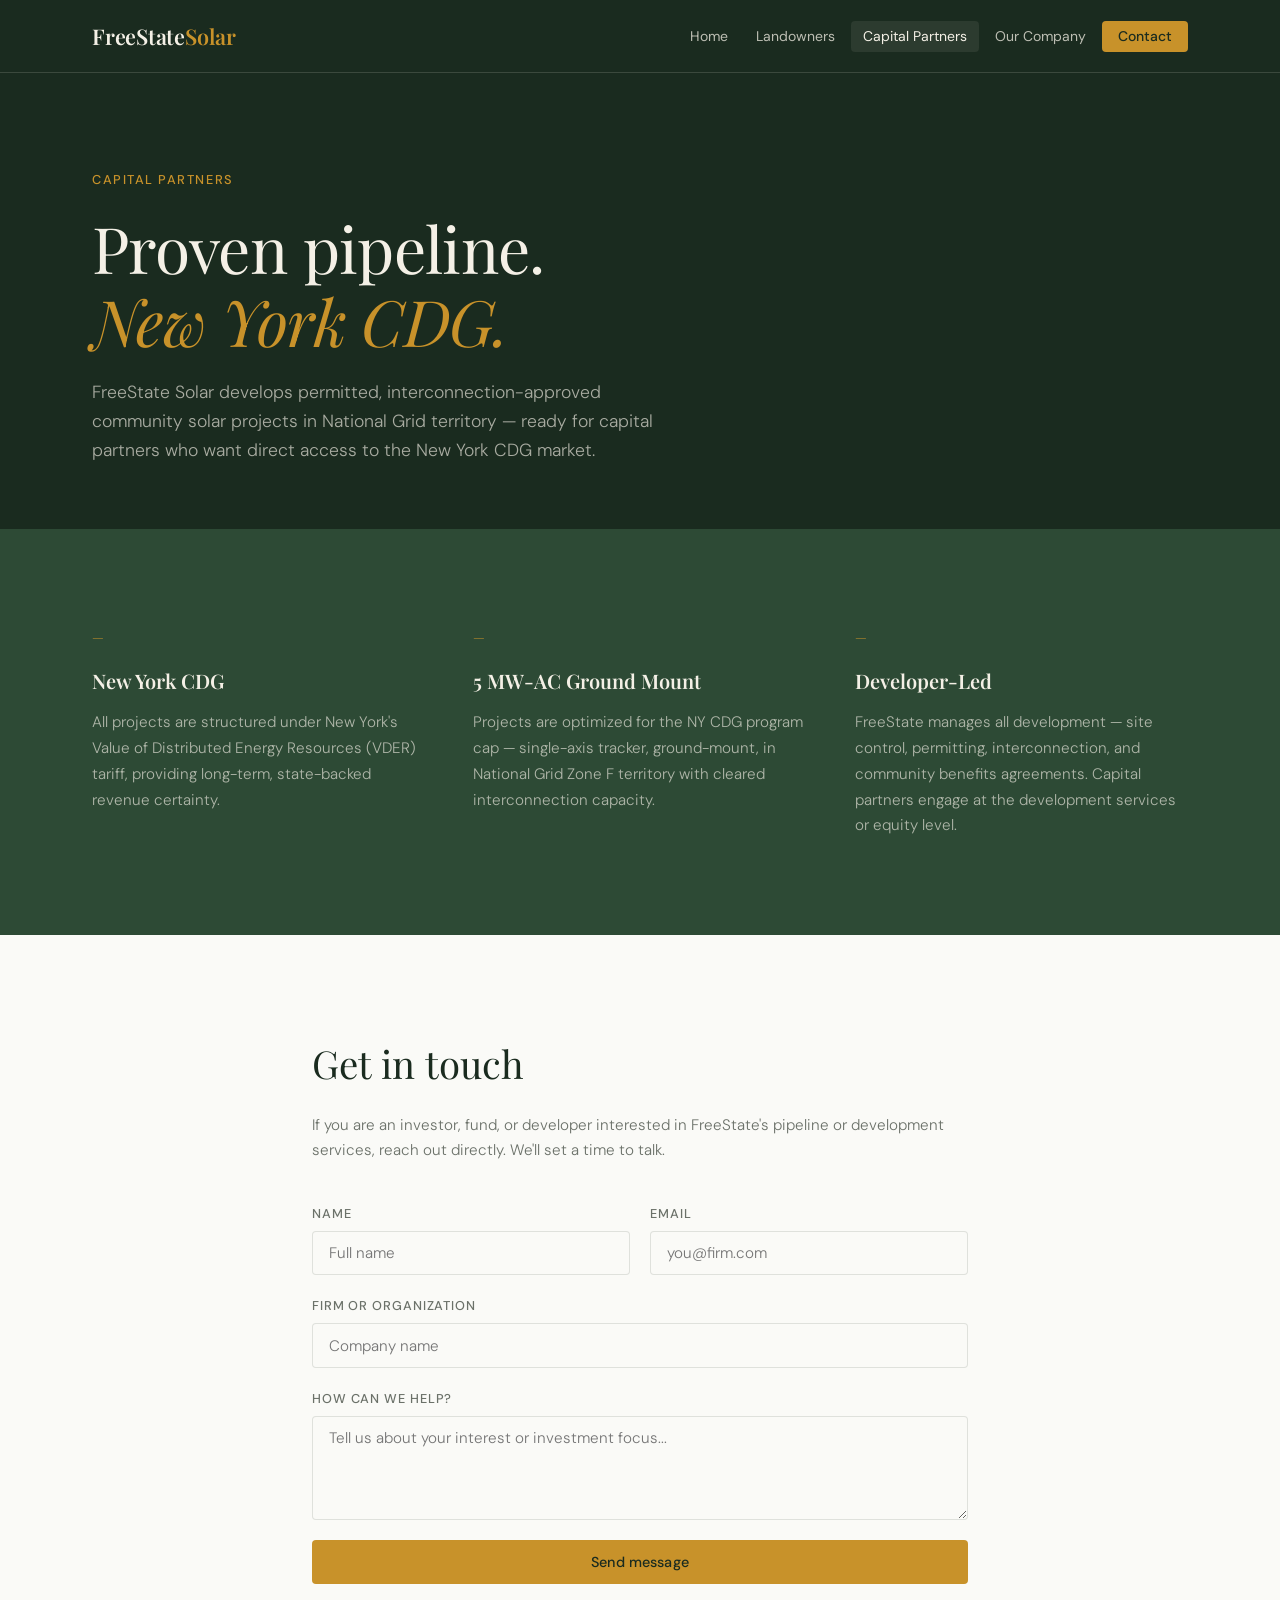
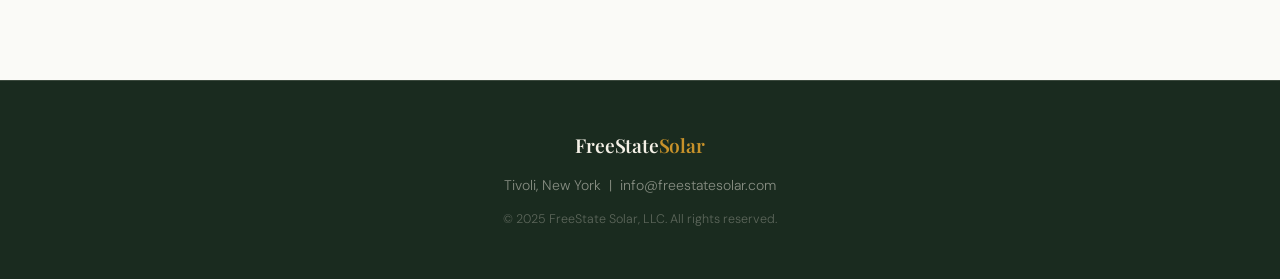
==== capital-partners.html @ 4090709e "Add files via upload" ====
<!DOCTYPE html>
<html lang="en">
<head>
  <meta charset="UTF-8">
  <meta name="viewport" content="width=device-width, initial-scale=1.0">
  <title>Capital Partners — FreeState Solar</title>
  <meta name="description" content="FreeState Solar works with capital partners to develop and finance community solar projects in New York's NYISO Zone F.">
  <link rel="preconnect" href="https://fonts.googleapis.com">
  <link rel="preconnect" href="https://fonts.gstatic.com" crossorigin>
  <link href="https://fonts.googleapis.com/css2?family=Playfair+Display:ital,wght@0,400;0,600;1,400&family=DM+Sans:wght@300;400;500&display=swap" rel="stylesheet">
  <link rel="stylesheet" href="style.css">
</head>
<body>

  <header class="site-header">
    <nav class="nav">
      <a href="index.html" class="wordmark">FreeState<span>Solar</span></a>
      <button class="nav-toggle" aria-label="Toggle menu">&#9776;</button>
      <ul class="nav-links">
        <li><a href="index.html">Home</a></li>
        <li><a href="landowners.html">Landowners</a></li>
        <li><a href="capital-partners.html" class="active">Capital Partners</a></li>
        <li><a href="company.html">Our Company</a></li>
        <li><a href="contact.html" class="nav-cta">Contact</a></li>
      </ul>
    </nav>
  </header>

  <main>
    <section class="page-hero page-hero-dark">
      <div class="container">
        <p class="hero-eyebrow">Capital Partners</p>
        <h1>Proven pipeline.<br><em>New York CDG.</em></h1>
        <p class="page-hero-sub">FreeState Solar develops permitted, interconnection-approved community solar projects in National Grid territory — ready for capital partners who want direct access to the New York CDG market.</p>
      </div>
    </section>

    <section class="pillars pillars-dark">
      <div class="container">
        <div class="pillar">
          <div class="pillar-num">—</div>
          <h3>New York CDG</h3>
          <p>All projects are structured under New York's Value of Distributed Energy Resources (VDER) tariff, providing long-term, state-backed revenue certainty.</p>
        </div>
        <div class="pillar">
          <div class="pillar-num">—</div>
          <h3>5 MW-AC Ground Mount</h3>
          <p>Projects are optimized for the NY CDG program cap — single-axis tracker, ground-mount, in National Grid Zone F territory with cleared interconnection capacity.</p>
        </div>
        <div class="pillar">
          <div class="pillar-num">—</div>
          <h3>Developer-Led</h3>
          <p>FreeState manages all development — site control, permitting, interconnection, and community benefits agreements. Capital partners engage at the development services or equity level.</p>
        </div>
      </div>
    </section>

    <section class="contact-section contact-section-alt" id="contact">
      <div class="container container-narrow">
        <h2>Get in touch</h2>
        <p class="contact-intro">If you are an investor, fund, or developer interested in FreeState's pipeline or development services, reach out directly. We'll set a time to talk.</p>
        <form class="contact-form" name="capital" netlify>
          <div class="form-row">
            <div class="form-field">
              <label for="name">Name</label>
              <input type="text" id="name" name="name" placeholder="Full name" required>
            </div>
            <div class="form-field">
              <label for="email">Email</label>
              <input type="email" id="email" name="email" placeholder="you@firm.com" required>
            </div>
          </div>
          <div class="form-field">
            <label for="firm">Firm or organization</label>
            <input type="text" id="firm" name="firm" placeholder="Company name">
          </div>
          <div class="form-field">
            <label for="message">How can we help?</label>
            <textarea id="message" name="message" rows="4" placeholder="Tell us about your interest or investment focus..."></textarea>
          </div>
          <button type="submit" class="btn btn-primary">Send message</button>
        </form>
      </div>
    </section>
  </main>

  <footer class="site-footer">
    <div class="footer-inner">
      <span class="wordmark">FreeState<span>Solar</span></span>
      <p>Tivoli, New York &nbsp;|&nbsp; <a href="mailto:info@freestatesolar.com">info@freestatesolar.com</a></p>
      <p class="footer-copy">&copy; 2025 FreeState Solar, LLC. All rights reserved.</p>
    </div>
  </footer>

  <script src="nav.js"></script>
</body>
</html>
---- style.css ----
/* =============================================
   FreeState Solar — style.css
   Aesthetic: refined land-editorial
   Palette: deep field green / warm off-white / amber accent
   Typography: Playfair Display (display) + DM Sans (body)
   ============================================= */

:root {
  --green-deep:    #1a2b1f;
  --green-mid:     #2d4a35;
  --green-light:   #3d6147;
  --amber:         #c8922a;
  --amber-light:   #e0a83d;
  --cream:         #f4f0e6;
  --cream-warm:    #ede8da;
  --white:         #fafaf7;
  --text-dark:     #1a1f1b;
  --text-mid:      #3a3f3b;
  --text-muted:    #6b7169;
  --border:        rgba(26,43,31,0.12);
  --border-light:  rgba(244,240,230,0.15);

  --font-display:  'Playfair Display', Georgia, serif;
  --font-body:     'DM Sans', system-ui, sans-serif;

  --max-w:         1160px;
  --max-w-narrow:  720px;
  --nav-h:         72px;
}

*, *::before, *::after { box-sizing: border-box; margin: 0; padding: 0; }

html { scroll-behavior: smooth; }

body {
  font-family: var(--font-body);
  font-weight: 300;
  color: var(--text-dark);
  background: var(--white);
  line-height: 1.7;
  -webkit-font-smoothing: antialiased;
}

/* ── Typography ── */
h1 {
  font-family: var(--font-display);
  font-size: clamp(2.4rem, 5vw, 4rem);
  font-weight: 400;
  line-height: 1.15;
  color: var(--green-deep);
  letter-spacing: -0.01em;
}
h1 em { font-style: italic; color: var(--amber); }

h2 {
  font-family: var(--font-display);
  font-size: clamp(1.6rem, 3vw, 2.4rem);
  font-weight: 400;
  color: var(--green-deep);
  margin-bottom: 1rem;
}

h3 {
  font-family: var(--font-display);
  font-size: 1.25rem;
  font-weight: 600;
  color: var(--green-deep);
  margin-bottom: 0.5rem;
}

h4 {
  font-family: var(--font-body);
  font-size: 0.95rem;
  font-weight: 500;
  text-transform: uppercase;
  letter-spacing: 0.08em;
  color: var(--green-deep);
  margin-bottom: 0.5rem;
}

p { color: var(--text-mid); margin-bottom: 1rem; }
p:last-child { margin-bottom: 0; }

a { color: var(--amber); text-decoration: none; transition: color 0.2s; }
a:hover { color: var(--amber-light); }

/* ── Layout ── */
.container {
  max-width: var(--max-w);
  margin: 0 auto;
  padding: 0 2rem;
}
.container-narrow {
  max-width: var(--max-w-narrow);
}

/* ── Navigation ── */
.site-header {
  position: sticky;
  top: 0;
  z-index: 100;
  background: var(--green-deep);
  border-bottom: 1px solid var(--border-light);
}

.nav {
  max-width: var(--max-w);
  margin: 0 auto;
  padding: 0 2rem;
  height: var(--nav-h);
  display: flex;
  align-items: center;
  justify-content: space-between;
}

.wordmark {
  font-family: var(--font-display);
  font-size: 1.35rem;
  font-weight: 600;
  color: var(--cream);
  letter-spacing: -0.01em;
  text-decoration: none;
  flex-shrink: 0;
}
.wordmark span { color: var(--amber); }
.wordmark:hover { color: var(--cream); }

.nav-links {
  display: flex;
  gap: 0.25rem;
  list-style: none;
  align-items: center;
}

.nav-links a {
  font-family: var(--font-body);
  font-size: 0.875rem;
  font-weight: 400;
  color: rgba(244,240,230,0.75);
  padding: 0.4rem 0.75rem;
  border-radius: 4px;
  transition: color 0.2s, background 0.2s;
  text-decoration: none;
}
.nav-links a:hover,
.nav-links a.active {
  color: var(--cream);
  background: rgba(244,240,230,0.08);
}

.nav-links .nav-cta {
  background: var(--amber);
  color: var(--green-deep) !important;
  font-weight: 500;
  padding: 0.4rem 1rem;
}
.nav-links .nav-cta:hover {
  background: var(--amber-light);
}
.nav-links .nav-cta.active {
  background: var(--amber-light);
}

.nav-toggle {
  display: none;
  background: none;
  border: none;
  color: var(--cream);
  font-size: 1.4rem;
  cursor: pointer;
  padding: 0.25rem;
}

/* ── Buttons ── */
.btn {
  display: inline-block;
  font-family: var(--font-body);
  font-size: 0.9rem;
  font-weight: 500;
  padding: 0.8rem 1.75rem;
  border-radius: 4px;
  transition: all 0.2s;
  cursor: pointer;
  border: none;
  letter-spacing: 0.01em;
  text-decoration: none;
}

.btn-primary {
  background: var(--amber);
  color: var(--green-deep);
}
.btn-primary:hover {
  background: var(--amber-light);
  color: var(--green-deep);
  transform: translateY(-1px);
  box-shadow: 0 4px 16px rgba(200,146,42,0.3);
}

.btn-ghost {
  background: transparent;
  color: var(--cream);
  border: 1px solid rgba(244,240,230,0.4);
}
.btn-ghost:hover {
  border-color: var(--cream);
  color: var(--cream);
  background: rgba(244,240,230,0.06);
}

/* ── Hero ── */
.hero {
  position: relative;
  background: var(--green-deep);
  min-height: calc(100vh - var(--nav-h));
  display: flex;
  flex-direction: column;
  justify-content: center;
  overflow: hidden;
}

.hero-bg {
  position: absolute;
  inset: 0;
  background:
    radial-gradient(ellipse 60% 60% at 80% 50%, rgba(61,97,71,0.35) 0%, transparent 70%),
    radial-gradient(ellipse 40% 40% at 20% 80%, rgba(200,146,42,0.06) 0%, transparent 60%);
  pointer-events: none;
}

/* Subtle grid texture */
.hero-bg::after {
  content: '';
  position: absolute;
  inset: 0;
  background-image:
    linear-gradient(rgba(244,240,230,0.03) 1px, transparent 1px),
    linear-gradient(90deg, rgba(244,240,230,0.03) 1px, transparent 1px);
  background-size: 60px 60px;
}

.hero-content {
  position: relative;
  z-index: 2;
  max-width: var(--max-w);
  margin: 0 auto;
  padding: 6rem 2rem 4rem;
  max-width: 700px;
  margin-left: max(2rem, calc((100vw - var(--max-w)) / 2 + 2rem));
}

.hero-eyebrow {
  font-family: var(--font-body);
  font-size: 0.8rem;
  font-weight: 500;
  text-transform: uppercase;
  letter-spacing: 0.12em;
  color: var(--amber);
  margin-bottom: 1.25rem;
}

.hero h1 { color: var(--cream); margin-bottom: 1.5rem; }
.hero h1 em { color: var(--amber); }

.hero-sub {
  font-size: 1.1rem;
  color: rgba(244,240,230,0.7);
  max-width: 520px;
  margin-bottom: 2.5rem;
  font-weight: 300;
  line-height: 1.65;
}

.hero-actions {
  display: flex;
  gap: 1rem;
  flex-wrap: wrap;
}

.hero-stat-bar {
  position: relative;
  z-index: 2;
  background: rgba(244,240,230,0.05);
  border-top: 1px solid var(--border-light);
  display: flex;
  padding: 0 2rem;
  max-width: var(--max-w);
  margin: 0 auto;
  width: 100%;
}

.stat {
  flex: 1;
  padding: 1.75rem 1.5rem;
  display: flex;
  flex-direction: column;
  gap: 0.3rem;
}

.stat-num {
  font-family: var(--font-display);
  font-size: 1.75rem;
  font-weight: 600;
  color: var(--amber);
  line-height: 1;
}

.stat-label {
  font-size: 0.78rem;
  color: rgba(244,240,230,0.55);
  font-weight: 400;
  letter-spacing: 0.02em;
  line-height: 1.4;
}

.stat-divider {
  width: 1px;
  background: var(--border-light);
  margin: 1.5rem 0;
}

/* ── Pillars ── */
.pillars {
  padding: 6rem 0;
  background: var(--cream);
}

.pillars .container {
  display: grid;
  grid-template-columns: repeat(3, 1fr);
  gap: 3rem;
}

.pillar-num {
  font-family: var(--font-display);
  font-size: 0.85rem;
  color: var(--amber);
  margin-bottom: 1rem;
  font-weight: 400;
  letter-spacing: 0.05em;
}

.pillar h3 { margin-bottom: 0.75rem; }
.pillar p { font-size: 0.95rem; line-height: 1.7; }

.pillars-dark {
  background: var(--green-mid);
}
.pillars-dark h3 { color: var(--cream); }
.pillars-dark p { color: rgba(244,240,230,0.65); }
.pillars-dark .pillar-num { color: var(--amber); }

/* ── Split CTA ── */
.split-cta {
  display: grid;
  grid-template-columns: 1fr 1fr;
  min-height: 420px;
}

.split-panel {
  position: relative;
  display: flex;
  align-items: flex-end;
  text-decoration: none;
  overflow: hidden;
  transition: background 0.3s;
}

.split-land {
  background: var(--green-mid);
}
.split-capital {
  background: var(--green-deep);
  border-left: 1px solid var(--border-light);
}

.split-panel:hover .split-panel-inner {
  transform: translateY(-4px);
}

.split-panel-inner {
  padding: 3.5rem;
  transition: transform 0.3s ease;
  width: 100%;
}

.split-eyebrow {
  display: block;
  font-size: 0.75rem;
  font-weight: 500;
  text-transform: uppercase;
  letter-spacing: 0.1em;
  color: var(--amber);
  margin-bottom: 1rem;
}

.split-panel h2 {
  color: var(--cream);
  font-size: clamp(1.5rem, 2.5vw, 2rem);
  margin-bottom: 0.75rem;
}
.split-panel h2 em { color: var(--amber); font-style: italic; }

.split-panel p {
  color: rgba(244,240,230,0.6);
  font-size: 0.95rem;
  max-width: 340px;
  margin-bottom: 1.5rem;
}

.split-arrow {
  display: inline-block;
  font-size: 1.4rem;
  color: var(--amber);
  transition: transform 0.2s;
}
.split-panel:hover .split-arrow { transform: translateX(6px); }

/* ── Page Hero ── */
.page-hero {
  background: var(--cream);
  padding: 6rem 0 4rem;
  border-bottom: 1px solid var(--border);
}

.page-hero-dark {
  background: var(--green-deep);
  border-bottom: none;
}
.page-hero-dark h1 { color: var(--cream); }
.page-hero-dark .page-hero-sub { color: rgba(244,240,230,0.65); }

.page-hero-sub {
  font-size: 1.1rem;
  color: var(--text-mid);
  max-width: 580px;
  margin-top: 1.25rem;
  line-height: 1.65;
  font-weight: 300;
}

/* ── Process Section ── */
.process-section {
  padding: 6rem 0;
  background: var(--white);
}

.section-title {
  font-family: var(--font-display);
  font-size: 0.8rem;
  font-weight: 400;
  text-transform: uppercase;
  letter-spacing: 0.14em;
  color: var(--amber);
  margin-bottom: 3rem;
}

.process-steps {
  display: grid;
  grid-template-columns: repeat(4, 1fr);
  gap: 2.5rem;
}

.process-step {
  position: relative;
  padding-top: 1rem;
  border-top: 2px solid var(--green-deep);
}

.step-num {
  font-family: var(--font-display);
  font-size: 2.5rem;
  font-weight: 400;
  color: rgba(26,43,31,0.1);
  line-height: 1;
  margin-bottom: 1rem;
}

.process-step h4 { margin-bottom: 0.6rem; }
.process-step p { font-size: 0.9rem; line-height: 1.65; }

/* ── FAQ ── */
.faq-section {
  padding: 5rem 0;
  background: var(--cream);
}

.faq-list {
  display: flex;
  flex-direction: column;
  gap: 0;
}

.faq-item {
  padding: 2rem 0;
  border-bottom: 1px solid var(--border);
}
.faq-item:first-child { border-top: 1px solid var(--border); }

.faq-item h4 {
  margin-bottom: 0.6rem;
  font-size: 0.9rem;
}
.faq-item p { font-size: 0.92rem; line-height: 1.68; }

/* ── About Body ── */
.about-body {
  padding: 6rem 0;
  background: var(--white);
}

.about-block {
  margin-bottom: 3.5rem;
  padding-bottom: 3.5rem;
  border-bottom: 1px solid var(--border);
}
.about-block:last-child { border-bottom: none; margin-bottom: 0; }
.about-block h3 { font-size: 1.35rem; margin-bottom: 1rem; }
.about-block p { font-size: 0.98rem; line-height: 1.78; }
.about-block p + p { margin-top: 0.75rem; }

/* ── Contact Section ── */
.contact-section {
  padding: 6rem 0;
  background: var(--cream-warm);
}

.contact-section-alt {
  background: var(--white);
}

.contact-page-hero {
  padding: 5rem 0 6rem;
  background: var(--cream);
}

.contact-intro {
  color: var(--text-muted);
  font-size: 0.95rem;
  margin-bottom: 2.5rem;
  line-height: 1.65;
}

.contact-info-bar {
  display: flex;
  gap: 3rem;
  margin: 2rem 0 2.5rem;
  padding: 1.5rem 0;
  border-top: 1px solid var(--border);
  border-bottom: 1px solid var(--border);
}

.contact-info-item {
  display: flex;
  flex-direction: column;
  gap: 0.25rem;
}

.contact-info-label {
  font-size: 0.72rem;
  text-transform: uppercase;
  letter-spacing: 0.1em;
  color: var(--text-muted);
  font-weight: 500;
}

.contact-info-item span,
.contact-info-item a {
  font-size: 0.95rem;
  color: var(--text-dark);
  font-weight: 400;
}

/* ── Forms ── */
.contact-form {
  display: flex;
  flex-direction: column;
  gap: 1.25rem;
}

.form-row {
  display: grid;
  grid-template-columns: 1fr 1fr;
  gap: 1.25rem;
}

.form-field {
  display: flex;
  flex-direction: column;
  gap: 0.4rem;
}

.form-field label {
  font-size: 0.8rem;
  font-weight: 500;
  text-transform: uppercase;
  letter-spacing: 0.07em;
  color: var(--text-muted);
}

.form-field input,
.form-field textarea,
.form-field select {
  font-family: var(--font-body);
  font-size: 0.95rem;
  font-weight: 300;
  color: var(--text-dark);
  background: var(--white);
  border: 1px solid var(--border);
  border-radius: 4px;
  padding: 0.7rem 1rem;
  transition: border-color 0.2s, box-shadow 0.2s;
  outline: none;
  appearance: none;
  width: 100%;
}

.form-field input:focus,
.form-field textarea:focus,
.form-field select:focus {
  border-color: var(--amber);
  box-shadow: 0 0 0 3px rgba(200,146,42,0.1);
}

.form-field textarea { resize: vertical; min-height: 100px; }
.form-field select { cursor: pointer; }

/* ── Footer ── */
.site-footer {
  background: var(--green-deep);
  padding: 3rem 0;
  border-top: 1px solid var(--border-light);
}

.footer-inner {
  max-width: var(--max-w);
  margin: 0 auto;
  padding: 0 2rem;
  display: flex;
  flex-direction: column;
  align-items: center;
  gap: 0.75rem;
  text-align: center;
}

.footer-inner .wordmark { font-size: 1.2rem; }

.footer-inner p {
  font-size: 0.875rem;
  color: rgba(244,240,230,0.5);
  margin: 0;
}
.footer-inner p a {
  color: rgba(244,240,230,0.5);
}
.footer-inner p a:hover { color: var(--amber); }

.footer-copy { font-size: 0.78rem !important; color: rgba(244,240,230,0.3) !important; }

/* ── Animations ── */
@keyframes fadeUp {
  from { opacity: 0; transform: translateY(20px); }
  to   { opacity: 1; transform: translateY(0); }
}

.hero-content > * {
  animation: fadeUp 0.7s ease both;
}
.hero-eyebrow  { animation-delay: 0.05s; }
.hero h1       { animation-delay: 0.15s; }
.hero-sub      { animation-delay: 0.25s; }
.hero-actions  { animation-delay: 0.35s; }

/* ── Responsive ── */
@media (max-width: 900px) {
  .pillars .container { grid-template-columns: 1fr; gap: 2rem; }
  .process-steps { grid-template-columns: 1fr 1fr; }
  .split-cta { grid-template-columns: 1fr; }
  .split-capital { border-left: none; border-top: 1px solid var(--border-light); }
  .hero-stat-bar { flex-wrap: wrap; }
  .stat { min-width: 45%; }
  .stat-divider { display: none; }
}

@media (max-width: 640px) {
  .nav-links { 
    display: none; 
    flex-direction: column;
    position: absolute;
    top: var(--nav-h);
    left: 0; right: 0;
    background: var(--green-deep);
    padding: 1rem 0;
    border-bottom: 1px solid var(--border-light);
    gap: 0;
  }
  .nav-links.open { display: flex; }
  .nav-links li { width: 100%; }
  .nav-links a { display: block; padding: 0.75rem 2rem; border-radius: 0; }
  .nav-links .nav-cta { margin: 0.5rem 2rem; display: inline-block; }
  .nav-toggle { display: block; }
  .nav { position: relative; }

  .hero-content { padding: 4rem 1.5rem 3rem; margin-left: 0; }
  .hero-stat-bar { padding: 0 1.5rem; }
  .stat { min-width: 100%; padding: 1.25rem 0; }
  .form-row { grid-template-columns: 1fr; }
  .process-steps { grid-template-columns: 1fr; }
  .contact-info-bar { flex-direction: column; gap: 1.25rem; }
  .split-panel-inner { padding: 2.5rem 1.5rem; }
  .container { padding: 0 1.5rem; }
  .pillars, .process-section, .faq-section, .about-body,
  .contact-section, .page-hero, .contact-page-hero { padding: 4rem 0; }
}
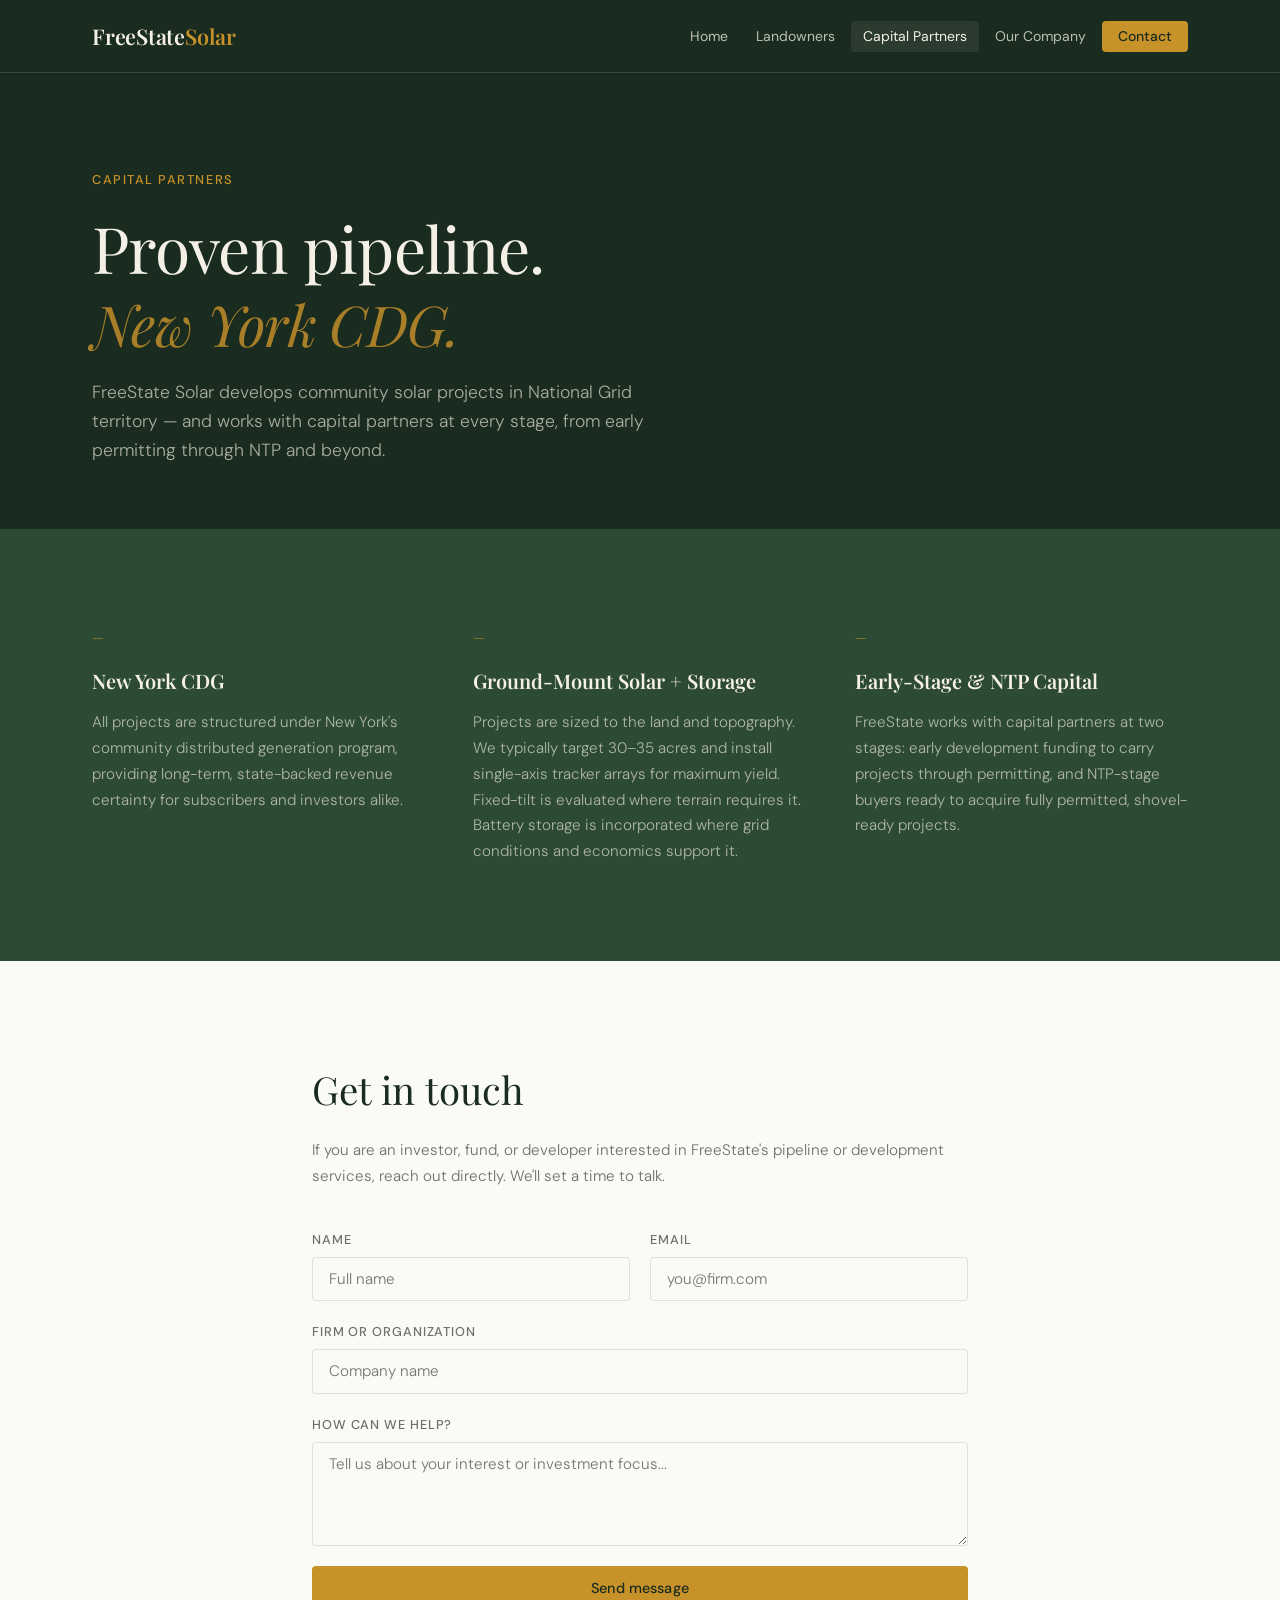
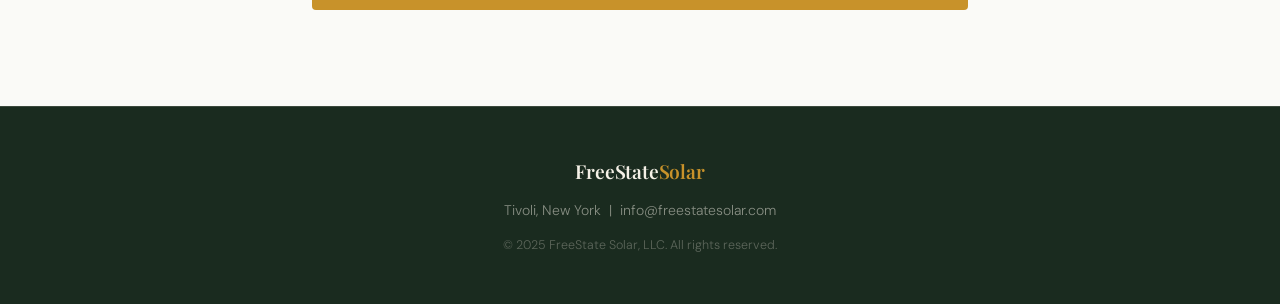
==== commit 5c59db6b: "Add files via upload" ====
--- a/capital-partners.html
+++ b/capital-partners.html
@@ -31,7 +31,7 @@
       <div class="container">
         <p class="hero-eyebrow">Capital Partners</p>
         <h1>Proven pipeline.<br><em>New York CDG.</em></h1>
-        <p class="page-hero-sub">FreeState Solar develops permitted, interconnection-approved community solar projects in National Grid territory — ready for capital partners who want direct access to the New York CDG market.</p>
+        <p class="page-hero-sub">FreeState Solar develops community solar projects in National Grid territory — and works with capital partners at every stage, from early permitting through NTP and beyond.</p>
       </div>
     </section>
 
@@ -40,17 +40,17 @@
         <div class="pillar">
           <div class="pillar-num">—</div>
           <h3>New York CDG</h3>
-          <p>All projects are structured under New York's Value of Distributed Energy Resources (VDER) tariff, providing long-term, state-backed revenue certainty.</p>
+          <p>All projects are structured under New York's community distributed generation program, providing long-term, state-backed revenue certainty for subscribers and investors alike.</p>
         </div>
         <div class="pillar">
           <div class="pillar-num">—</div>
-          <h3>5 MW-AC Ground Mount</h3>
-          <p>Projects are optimized for the NY CDG program cap — single-axis tracker, ground-mount, in National Grid Zone F territory with cleared interconnection capacity.</p>
+          <h3>Ground-Mount Solar + Storage</h3>
+          <p>Projects are sized to the land and topography. We typically target 30–35 acres and install single-axis tracker arrays for maximum yield. Fixed-tilt is evaluated where terrain requires it. Battery storage is incorporated where grid conditions and economics support it.</p>
         </div>
         <div class="pillar">
           <div class="pillar-num">—</div>
-          <h3>Developer-Led</h3>
-          <p>FreeState manages all development — site control, permitting, interconnection, and community benefits agreements. Capital partners engage at the development services or equity level.</p>
+          <h3>Early-Stage &amp; NTP Capital</h3>
+          <p>FreeState works with capital partners at two stages: early development funding to carry projects through permitting, and NTP-stage buyers ready to acquire fully permitted, shovel-ready projects.</p>
         </div>
       </div>
     </section>
--- a/style.css
+++ b/style.css
@@ -9,6 +9,7 @@
   --green-deep:    #1a2b1f;
   --green-mid:     #2d4a35;
   --green-light:   #3d6147;
+  --green-hero:    #1a2b1f;
   --amber:         #c8922a;
   --amber-light:   #e0a83d;
   --cream:         #f4f0e6;
@@ -212,7 +213,7 @@
 .hero {
   position: relative;
   background: var(--green-deep);
-  min-height: calc(100vh - var(--nav-h));
+  min-height: 70vh;
   display: flex;
   flex-direction: column;
   justify-content: center;
@@ -222,21 +223,27 @@
 .hero-bg {
   position: absolute;
   inset: 0;
-  background:
-    radial-gradient(ellipse 60% 60% at 80% 50%, rgba(61,97,71,0.35) 0%, transparent 70%),
-    radial-gradient(ellipse 40% 40% at 20% 80%, rgba(200,146,42,0.06) 0%, transparent 60%);
   pointer-events: none;
 }
 
-/* Subtle grid texture */
+.hero-bg::before {
+  content: '';
+  position: absolute;
+  inset: 0;
+  background-image: url('https://images.unsplash.com/photo-1509391366360-2e959784a276?auto=format&fit=crop&w=1600&q=80');
+  background-size: cover;
+  background-position: center;
+  opacity: 0.37;
+}
+
+/* Overlay to keep text legible */
 .hero-bg::after {
   content: '';
   position: absolute;
   inset: 0;
-  background-image:
-    linear-gradient(rgba(244,240,230,0.03) 1px, transparent 1px),
-    linear-gradient(90deg, rgba(244,240,230,0.03) 1px, transparent 1px);
-  background-size: 60px 60px;
+  background:
+    linear-gradient(to right, rgba(26,43,31,0.75) 0%, rgba(26,43,31,0.3) 100%),
+    radial-gradient(ellipse 60% 80% at 80% 50%, rgba(61,97,71,0.3) 0%, transparent 70%);
 }
 
 .hero-content {
@@ -264,7 +271,7 @@
 
 .hero-sub {
   font-size: 1.1rem;
-  color: rgba(244,240,230,0.7);
+  color: rgba(244,240,230,0.88);
   max-width: 520px;
   margin-bottom: 2.5rem;
   font-weight: 300;
@@ -421,6 +428,14 @@
   background: var(--cream);
   padding: 6rem 0 4rem;
   border-bottom: 1px solid var(--border);
+}
+
+/* Italic lines on inner pages: smaller, softer amber */
+.page-hero h1 em,
+.page-hero-dark h1 em {
+  font-size: 0.88em;
+  color: #b8892a;
+  opacity: 0.9;
 }
 
 .page-hero-dark {
